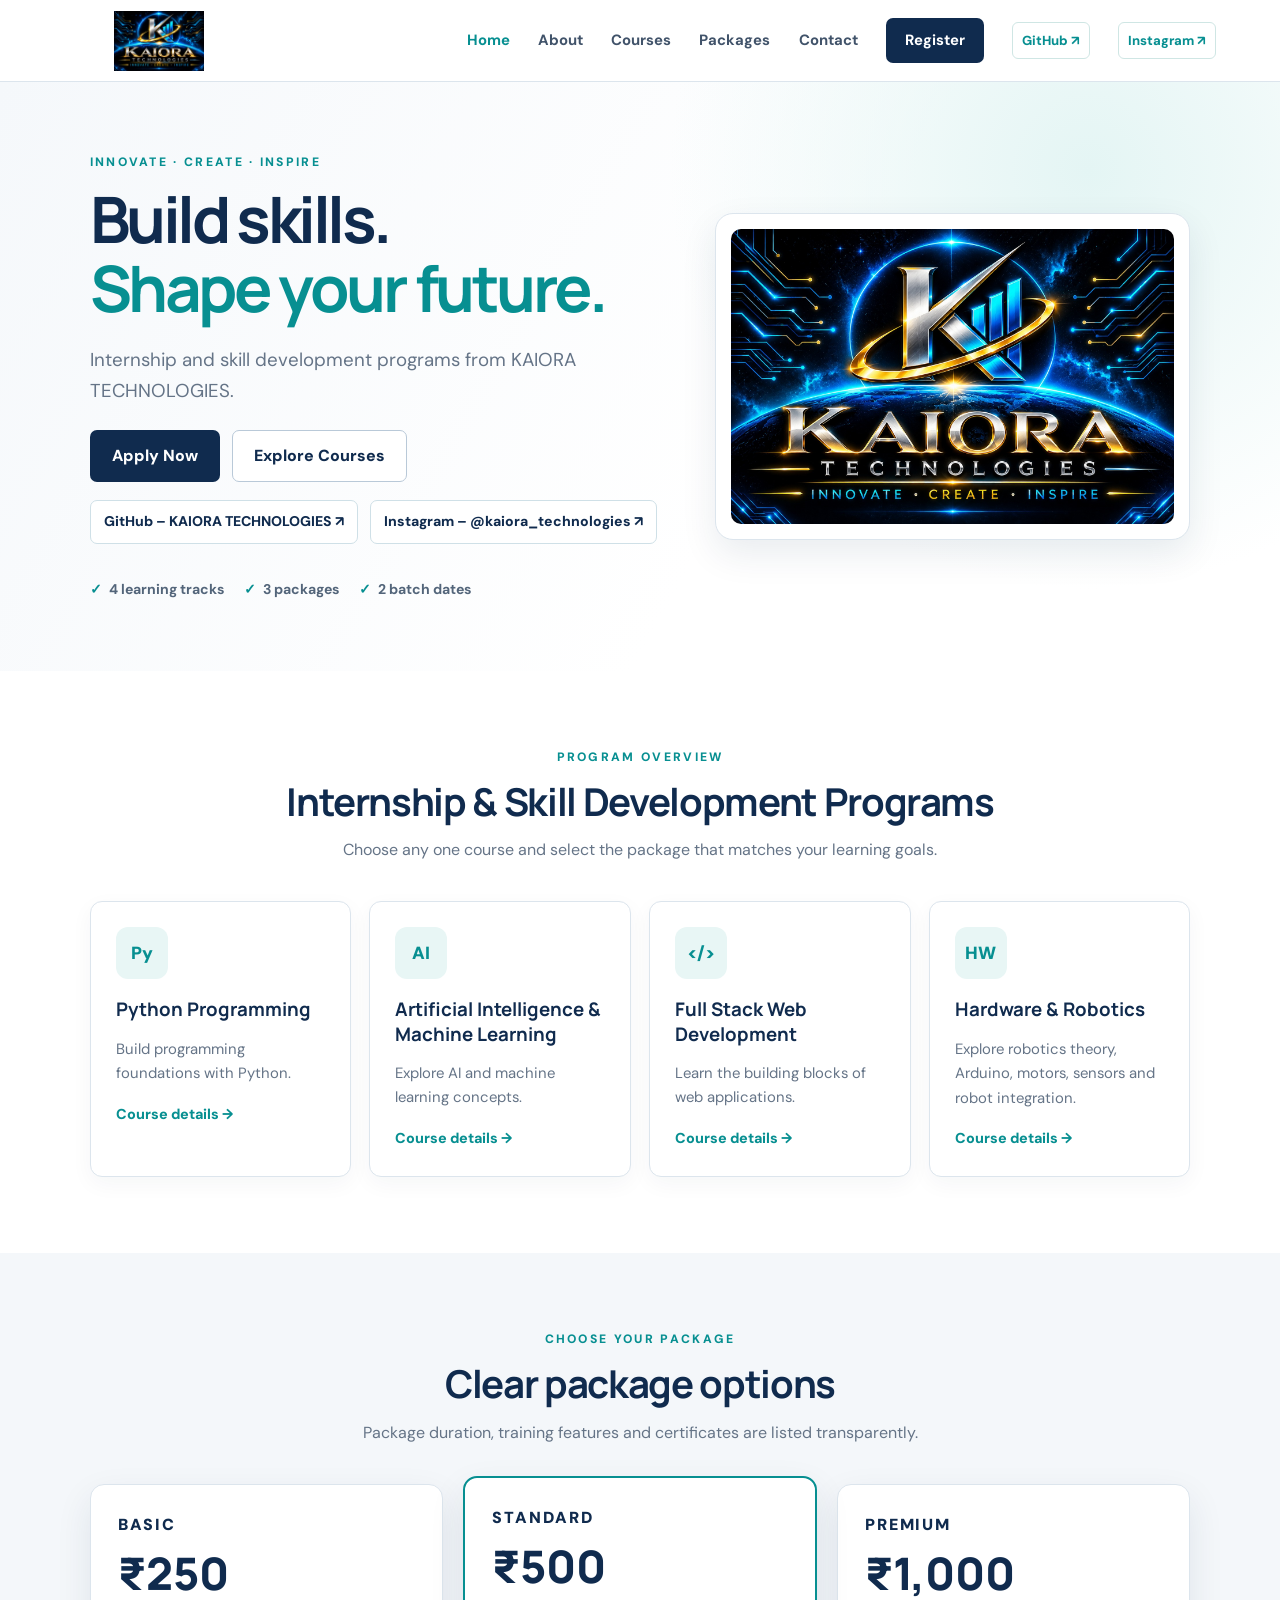
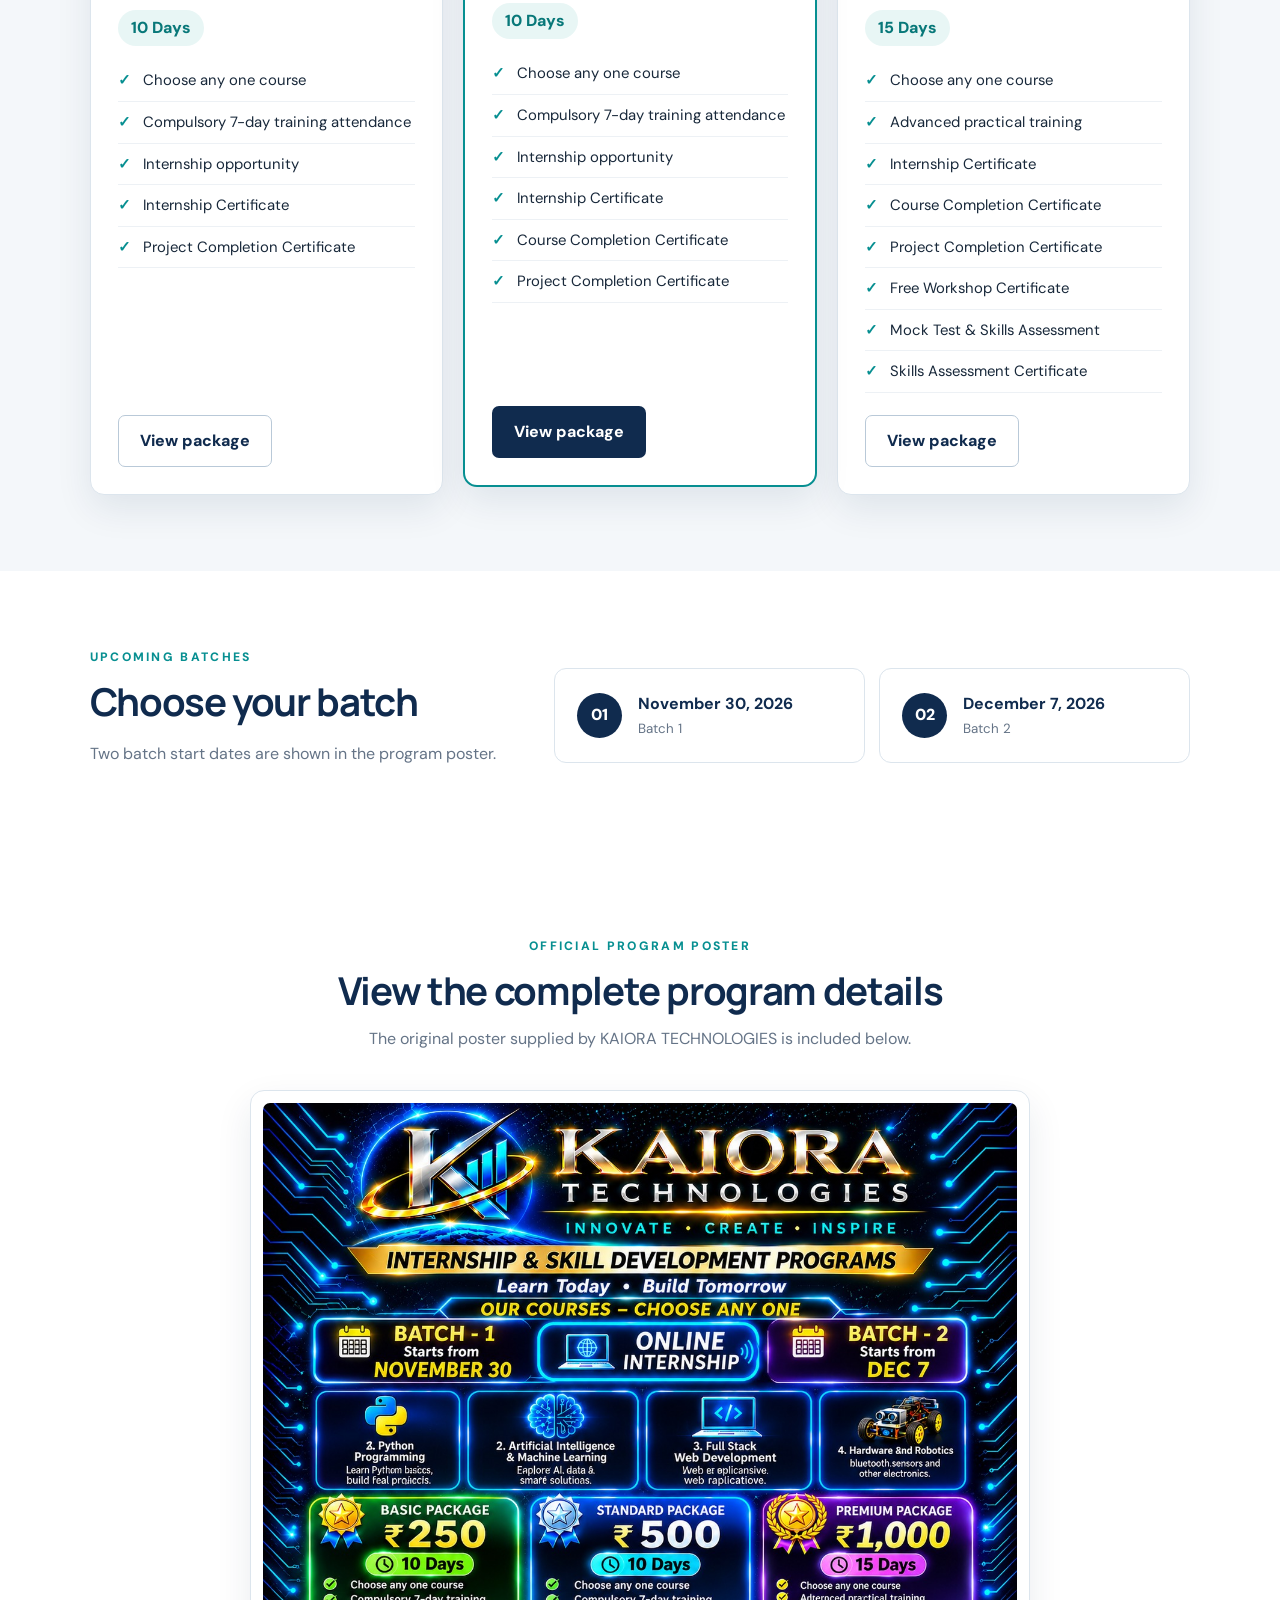
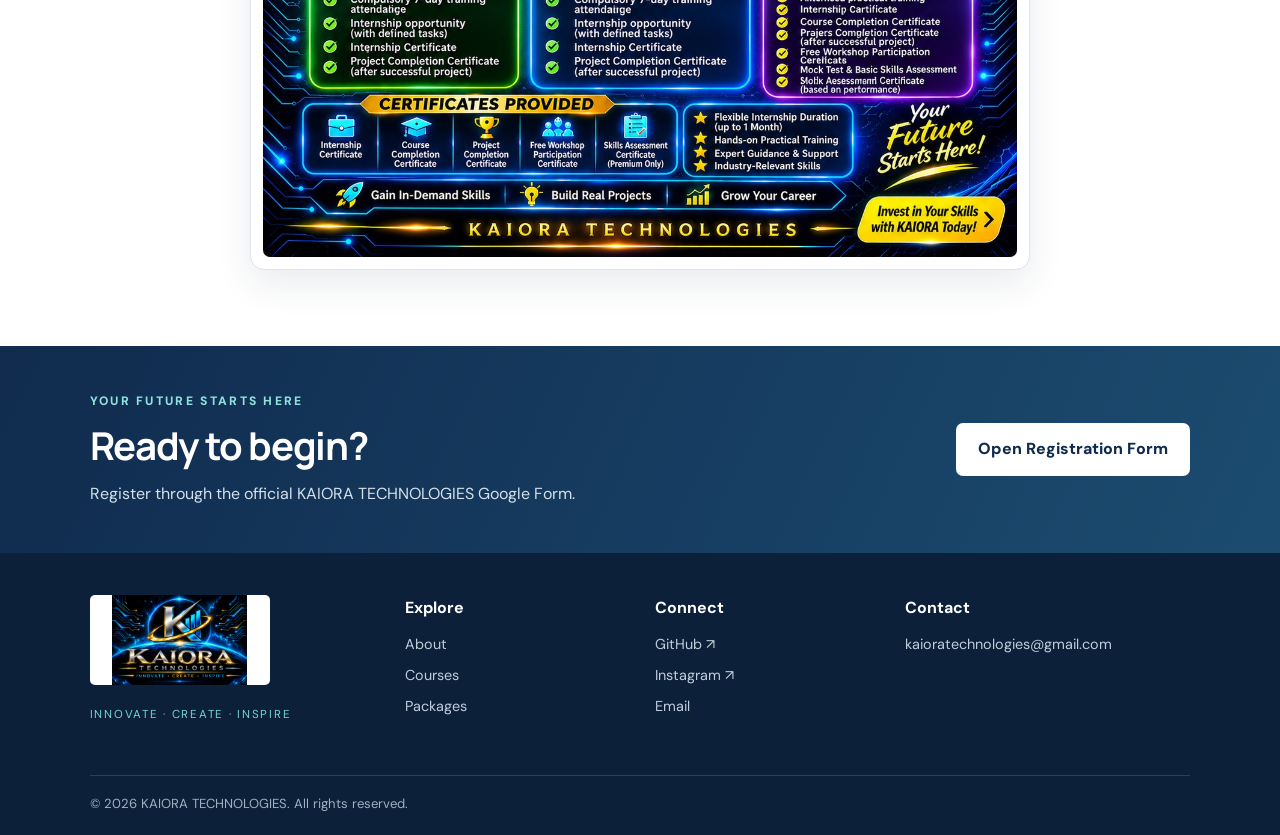
==== index.html @ fe6eba13 "Add files via upload" ====
<!doctype html>
<html lang="en">
<head>
  <meta charset="utf-8">
  <meta name="viewport" content="width=device-width, initial-scale=1">
  <meta name="description" content="KAIORA TECHNOLOGIES internship and skill development programs in Python, AI and Machine Learning, Full Stack Development, and Hardware & Robotics.">
  <meta name="theme-color" content="#102b4e">
  <title>KAIORA TECHNOLOGIES | Internship & Skill Development</title>
  <link rel="stylesheet" href="css/style.css">
</head>
<body>
<header class="site-header">
  <a class="brand" href="index.html" aria-label="KAIORA TECHNOLOGIES home">
    <img src="assets/logo/kaiora-logo.jpeg" alt="KAIORA TECHNOLOGIES official logo">
  </a>
  <button class="menu-toggle" aria-label="Toggle navigation" aria-expanded="false">☰</button>
  <nav class="nav">
    <a class="active" href="index.html">Home</a>
    <a href="about.html">About</a>
    <a href="courses.html">Courses</a>
    <a href="packages.html">Packages</a>
    <a href="contact.html">Contact</a>
    <a class="nav-cta" href="https://docs.google.com/forms/d/e/1FAIpQLSeyakS_DSZibu0ymAFLLFtifwu1xBYudOB4HMJtlM-gO5vhZw/viewform" target="_blank" rel="noopener">Register</a><a class="nav-social" href="https://github.com/KAIORA-TECHNOLOGIES" target="_blank" rel="noopener" aria-label="KAIORA TECHNOLOGIES GitHub">GitHub ↗</a><a class="nav-social" href="https://www.instagram.com/kaiora_technologies?gwpx=djhnczlqbjg0azFy" target="_blank" rel="noopener" aria-label="KAIORA TECHNOLOGIES Instagram">Instagram ↗</a>
  </nav>
</header>

<main>
  <section class="hero">
    <div class="hero-copy">
      <p class="eyebrow">INNOVATE · CREATE · INSPIRE</p>
      <h1>Build skills.<br><span>Shape your future.</span></h1>
      <p class="lead">Internship and skill development programs from KAIORA TECHNOLOGIES.</p>
      <div class="actions">
        <a class="button button-primary" href="https://docs.google.com/forms/d/e/1FAIpQLSeyakS_DSZibu0ymAFLLFtifwu1xBYudOB4HMJtlM-gO5vhZw/viewform" target="_blank" rel="noopener">Apply Now</a>
        <a class="button button-outline" href="courses.html">Explore Courses</a>
      </div>
      <div class="hero-socials"><a href="https://github.com/KAIORA-TECHNOLOGIES" target="_blank" rel="noopener">GitHub – KAIORA TECHNOLOGIES ↗</a><a href="https://www.instagram.com/kaiora_technologies?gwpx=djhnczlqbjg0azFy" target="_blank" rel="noopener">Instagram – @kaiora_technologies ↗</a></div>
      <div class="hero-note"><span>4 learning tracks</span><span>3 packages</span><span>2 batch dates</span></div>
    </div>
    <div class="hero-logo">
      <img src="assets/logo/kaiora-logo.jpeg" alt="KAIORA TECHNOLOGIES logo">
    </div>
  </section>

  <section class="section">
    <div class="section-heading">
      <p class="eyebrow">PROGRAM OVERVIEW</p>
      <h2>Internship &amp; Skill Development Programs</h2>
      <p>Choose any one course and select the package that matches your learning goals.</p>
    </div>
    <div class="course-grid">
      <article class="course-card"><div class="course-icon">Py</div><h3>Python Programming</h3><p>Build programming foundations with Python.</p><a href="courses/python.html">Course details →</a></article>
      <article class="course-card"><div class="course-icon">AI</div><h3>Artificial Intelligence &amp; Machine Learning</h3><p>Explore AI and machine learning concepts.</p><a href="courses/ai-ml.html">Course details →</a></article>
      <article class="course-card"><div class="course-icon">&lt;/&gt;</div><h3>Full Stack Web Development</h3><p>Learn the building blocks of web applications.</p><a href="courses/full-stack.html">Course details →</a></article>
      <article class="course-card"><div class="course-icon">HW</div><h3>Hardware &amp; Robotics</h3><p>Explore robotics theory, Arduino, motors, sensors and robot integration.</p><a href="courses/hardware-robotics.html">Course details →</a></article>
    </div>
  </section>

  <section class="section tinted">
    <div class="section-heading">
      <p class="eyebrow">CHOOSE YOUR PACKAGE</p>
      <h2>Clear package options</h2>
      <p>Package duration, training features and certificates are listed transparently.</p>
    </div>
    <div class="package-grid">
      <article class="package-card"><p class="package-label">BASIC</p><p class="price">₹250</p><p class="duration">10 Days</p><ul><li>Choose any one course</li><li>Compulsory 7-day training attendance</li><li>Internship opportunity</li><li>Internship Certificate</li><li>Project Completion Certificate</li></ul><a class="button button-outline" href="packages.html#basic">View package</a></article>
      <article class="package-card featured"><p class="package-label">STANDARD</p><p class="price">₹500</p><p class="duration">10 Days</p><ul><li>Choose any one course</li><li>Compulsory 7-day training attendance</li><li>Internship opportunity</li><li>Internship Certificate</li><li>Course Completion Certificate</li><li>Project Completion Certificate</li></ul><a class="button button-primary" href="packages.html#standard">View package</a></article>
      <article class="package-card"><p class="package-label">PREMIUM</p><p class="price">₹1,000</p><p class="duration">15 Days</p><ul><li>Choose any one course</li><li>Advanced practical training</li><li>Internship Certificate</li><li>Course Completion Certificate</li><li>Project Completion Certificate</li><li>Free Workshop Certificate</li><li>Mock Test &amp; Skills Assessment</li><li>Skills Assessment Certificate</li></ul><a class="button button-outline" href="packages.html#premium">View package</a></article>
    </div>
  </section>

  <section class="section batches">
    <div>
      <p class="eyebrow">UPCOMING BATCHES</p>
      <h2>Choose your batch</h2>
      <p>Two batch start dates are shown in the program poster.</p>
    </div>
    <div class="batch-list">
      <div class="batch"><span class="batch-number">01</span><div><strong>November 30, 2026</strong><small>Batch 1</small></div></div>
      <div class="batch"><span class="batch-number">02</span><div><strong>December 7, 2026</strong><small>Batch 2</small></div></div>
    </div>
  </section>

  <section class="section poster-section">
    <div class="section-heading">
      <p class="eyebrow">OFFICIAL PROGRAM POSTER</p>
      <h2>View the complete program details</h2>
      <p>The original poster supplied by KAIORA TECHNOLOGIES is included below.</p>
    </div>
    <a class="poster-link" href="assets/posters/kaiora-internship-program-poster.png" target="_blank" rel="noopener">
      <img class="program-poster" src="assets/posters/kaiora-internship-program-poster.png" alt="KAIORA TECHNOLOGIES Internship and Skill Development Programs poster">
    </a>
  </section>

  <section class="cta-strip">
    <div><p class="eyebrow">YOUR FUTURE STARTS HERE</p><h2>Ready to begin?</h2><p>Register through the official KAIORA TECHNOLOGIES Google Form.</p></div>
    <a class="button button-light" href="https://docs.google.com/forms/d/e/1FAIpQLSeyakS_DSZibu0ymAFLLFtifwu1xBYudOB4HMJtlM-gO5vhZw/viewform" target="_blank" rel="noopener">Open Registration Form</a>
  </section>
</main>

<footer class="footer">
  <div class="footer-brand"><img src="assets/logo/kaiora-logo.jpeg" alt=""><p>INNOVATE · CREATE · INSPIRE</p></div>
  <div><strong>Explore</strong><a href="about.html">About</a><a href="courses.html">Courses</a><a href="packages.html">Packages</a></div>
  <div><strong>Connect</strong><a href="https://github.com/KAIORA-TECHNOLOGIES" target="_blank" rel="noopener noreferrer">GitHub ↗</a><a href="https://www.instagram.com/kaiora_technologies?gwpx=djhnczlqbjg0azFy" target="_blank" rel="noopener noreferrer">Instagram ↗</a><a href="mailto:kaioratechnologies@gmail.com">Email</a></div>
  <div><strong>Contact</strong><a href="mailto:kaioratechnologies@gmail.com">kaioratechnologies@gmail.com</a></div>
  <p class="copyright">© <span id="year"></span> KAIORA TECHNOLOGIES. All rights reserved.</p>
</footer>
<script src="js/script.js"></script>
</body>
</html>
---- css/style.css ----
@import url('https://fonts.googleapis.com/css2?family=DM+Sans:wght@400;500;600;700&family=Manrope:wght@400;500;600;700;800&display=swap');
:root{--navy:#102b4e;--navy2:#173c64;--teal:#078f91;--teal-light:#e8f6f5;--gold:#d8ad4d;--ink:#18283a;--muted:#657487;--line:#dce5ed;--paper:#fff;--soft:#f4f7fa;--shadow:0 14px 36px rgba(16,43,78,.09)}
*{box-sizing:border-box}html{scroll-behavior:smooth}body{margin:0;font-family:'DM Sans',Arial,sans-serif;color:var(--ink);background:var(--paper);line-height:1.65}a{color:inherit}.site-header{height:82px;padding:10px clamp(18px,5vw,76px);display:flex;align-items:center;justify-content:space-between;gap:24px;background:#fff;border-bottom:1px solid var(--line);position:sticky;top:0;z-index:20}.brand{display:flex;align-items:center;height:60px}.brand img{width:190px;height:60px;object-fit:contain}.nav{display:flex;align-items:center;gap:clamp(14px,2.2vw,30px)}.nav a{text-decoration:none;font-size:.93rem;font-weight:700;color:#41536a}.nav a:hover,.nav a.active{color:var(--teal)}.nav .nav-cta{padding:10px 19px;background:var(--navy);color:#fff;border-radius:7px}.nav .nav-cta:hover{background:var(--teal);color:#fff}.menu-toggle{display:none;border:0;background:none;font-size:1.7rem;color:var(--navy)}
.hero{min-height:510px;padding:70px clamp(22px,7vw,110px);display:grid;grid-template-columns:1.1fr .9fr;align-items:center;gap:45px;background:radial-gradient(circle at 85% 15%,#e4f5f4 0,transparent 35%),linear-gradient(120deg,#f5f8fb,#fff 60%)}.eyebrow{font-size:.76rem;letter-spacing:.19em;font-weight:800;color:var(--teal);margin:0 0 12px}.hero h1,.page-hero h1{font-family:Manrope,sans-serif;font-size:clamp(2.6rem,5vw,4.8rem);line-height:1.08;letter-spacing:-.055em;color:var(--navy);margin:0}.hero h1 span{color:var(--teal)}.lead{font-size:1.17rem;color:var(--muted);max-width:540px;margin:23px 0}.actions{display:flex;flex-wrap:wrap;gap:12px}.button{display:inline-flex;align-items:center;justify-content:center;padding:12px 21px;border-radius:7px;text-decoration:none;font-weight:800;transition:.2s ease;border:1px solid transparent}.button:hover{transform:translateY(-2px)}.button-primary{background:var(--navy);color:#fff}.button-primary:hover{background:var(--teal)}.button-outline{border-color:#b9c9d8;color:var(--navy);background:#fff}.button-outline:hover{border-color:var(--teal);color:var(--teal)}.button-light{background:#fff;color:var(--navy)}.hero-note{display:flex;gap:20px;flex-wrap:wrap;margin-top:34px;color:#53657a;font-size:.88rem;font-weight:700}.hero-note span:before{content:'✓';color:var(--teal);margin-right:7px}.hero-logo{background:#fff;border:1px solid var(--line);border-radius:18px;padding:15px;box-shadow:var(--shadow)}.hero-logo img{display:block;width:100%;border-radius:10px}
.section{padding:76px clamp(20px,7vw,110px)}.tinted{background:var(--soft)}.section-heading{text-align:center;max-width:760px;margin:0 auto 38px}.section-heading h2,.batches h2,.cta-strip h2,.two-column h2{font-family:Manrope,sans-serif;color:var(--navy);font-size:clamp(1.8rem,3vw,2.7rem);line-height:1.2;margin:0 0 12px;letter-spacing:-.035em}.section-heading>p:last-child{color:var(--muted);margin:0}.course-grid{display:grid;grid-template-columns:repeat(4,1fr);gap:18px}.course-card,.detail-card,.contact-card,.value-grid article{background:#fff;border:1px solid var(--line);border-radius:12px;padding:25px;box-shadow:0 7px 22px rgba(16,43,78,.045)}.course-icon{width:52px;height:52px;border-radius:12px;background:var(--teal-light);display:grid;place-items:center;color:var(--teal);font-size:1.1rem;font-weight:900}.course-card h3{font-family:Manrope,sans-serif;color:var(--navy);line-height:1.3;margin:18px 0 8px}.course-card p{color:var(--muted);font-size:.93rem;min-height:48px}.course-card a{color:var(--teal);text-decoration:none;font-weight:800;font-size:.9rem}
.package-grid{display:grid;grid-template-columns:repeat(3,1fr);gap:20px;align-items:stretch}.package-card{background:#fff;border:1px solid var(--line);border-radius:14px;padding:27px;box-shadow:var(--shadow);display:flex;flex-direction:column}.package-card.featured{border:2px solid var(--teal);transform:translateY(-8px)}.package-label{letter-spacing:.12em;font-weight:900;color:var(--navy);margin:0}.price{font-family:Manrope,sans-serif;font-size:2.8rem;line-height:1.2;font-weight:800;color:var(--navy);margin:8px 0 0}.duration{display:inline-block;align-self:flex-start;background:var(--teal-light);color:#087879;font-weight:800;border-radius:30px;padding:5px 13px;margin:10px 0 14px}.package-card ul{list-style:none;padding:0;margin:0 0 22px;flex:1}.package-card li{padding:8px 0 8px 25px;position:relative;border-bottom:1px solid #edf1f5;font-size:.93rem}.package-card li:before{content:'✓';position:absolute;left:0;color:var(--teal);font-weight:900}.package-card .button{align-self:flex-start}.batches{display:grid;grid-template-columns:.8fr 1.2fr;align-items:center;gap:40px}.batches p:not(.eyebrow){color:var(--muted)}.batch-list{display:grid;grid-template-columns:1fr 1fr;gap:14px}.batch{display:flex;align-items:center;gap:16px;padding:22px;background:#fff;border:1px solid var(--line);border-radius:12px}.batch-number{display:grid;place-items:center;width:45px;height:45px;border-radius:50%;background:var(--navy);color:#fff;font-weight:900}.batch strong,.batch small{display:block}.batch strong{color:var(--navy)}.batch small{color:var(--muted)}
.poster-section{background:#fff}.poster-link{display:block;max-width:780px;margin:auto;padding:12px;border:1px solid var(--line);border-radius:14px;box-shadow:var(--shadow);background:#fff}.program-poster{display:block;width:100%;height:auto;border-radius:7px}.cta-strip{padding:45px clamp(20px,7vw,110px);background:linear-gradient(115deg,var(--navy),#1b4c70);color:#fff;display:flex;align-items:center;justify-content:space-between;gap:25px}.cta-strip h2{color:#fff}.cta-strip p:not(.eyebrow){color:#d4e0eb;margin:0}.cta-strip .eyebrow{color:#8fe1dc}
.footer{padding:42px clamp(20px,7vw,110px) 20px;background:#0c2039;color:#d8e2ec;display:grid;grid-template-columns:1.3fr 1fr 1fr 1.3fr;gap:30px}.footer-brand img{width:180px;max-height:90px;object-fit:contain;background:#fff;border-radius:5px}.footer-brand p{font-size:.72rem;letter-spacing:.15em;color:#73d6d1}.footer strong{display:block;color:#fff;margin-bottom:12px}.footer a{display:block;text-decoration:none;color:#c0cedc;font-size:.9rem;margin:7px 0;overflow-wrap:anywhere}.footer a:hover{color:#79dcd6}.copyright{grid-column:1/-1;border-top:1px solid #28405a;padding-top:17px;margin:10px 0 0;color:#9fb0c1;font-size:.82rem}
.page-hero{padding:76px 20px;text-align:center;background:linear-gradient(120deg,#f2f7fa,#eaf6f5)}.page-hero h1{font-size:clamp(2.2rem,4.5vw,3.8rem)}.page-hero>p:last-child{color:var(--muted);margin:16px 0 0}.two-column{display:grid;grid-template-columns:1fr .8fr;align-items:center;gap:55px}.two-column p:not(.eyebrow){color:var(--muted)}.about-logo{padding:12px;border:1px solid var(--line);border-radius:14px;box-shadow:var(--shadow)}.about-logo img{width:100%;display:block;border-radius:7px}.value-grid{display:grid;grid-template-columns:repeat(3,1fr);gap:18px}.value-grid h3{color:var(--navy);margin:0 0 8px}.value-grid p{color:var(--muted);margin:0}.course-detail-grid{display:grid;grid-template-columns:1fr 1fr;gap:20px}.detail-card{position:relative;padding:32px}.detail-index{font-family:Manrope,sans-serif;font-size:2.5rem;font-weight:800;color:#d2e9e8}.detail-card h2{color:var(--navy);font-family:Manrope,sans-serif;margin:4px 0 12px}.detail-card p{color:var(--muted)}.tag{display:inline-block!important;background:var(--teal-light);color:#087879!important;border-radius:30px;padding:5px 12px;font-size:.8rem;font-weight:800}.package-page{padding-top:65px;padding-bottom:65px}.certificate-table-wrap{overflow-x:auto;background:#fff;border:1px solid var(--line);border-radius:12px;box-shadow:var(--shadow)}table{width:100%;border-collapse:collapse;min-width:600px}th,td{text-align:left;padding:15px 18px;border-bottom:1px solid var(--line)}th{background:var(--navy);color:#fff}td:not(:first-child){color:#087f76;font-weight:700}.note{color:var(--muted);font-size:.9rem;margin-top:16px}.contact-grid{display:grid;grid-template-columns:repeat(2,1fr);gap:18px}.contact-card h2{color:var(--navy);font-family:Manrope,sans-serif;margin:10px 0}.contact-card a{display:block;color:var(--teal);font-weight:700;text-decoration:none;margin:6px 0;overflow-wrap:anywhere}.contact-symbol{width:44px;height:44px;border-radius:12px;background:var(--teal-light);color:var(--teal);display:grid;place-items:center;font-size:1.4rem}
@media(max-width:900px){.course-grid{grid-template-columns:repeat(2,1fr)}.hero{grid-template-columns:1fr}.hero-logo{max-width:560px}.package-grid{grid-template-columns:1fr}.package-card.featured{transform:none}.batches{grid-template-columns:1fr}.footer{grid-template-columns:repeat(2,1fr)}}
@media(max-width:650px){.site-header{height:70px}.brand img{width:150px;height:52px}.menu-toggle{display:block}.nav{display:none;position:absolute;top:70px;left:0;right:0;background:#fff;padding:18px 22px 24px;border-bottom:1px solid var(--line);box-shadow:var(--shadow);flex-direction:column;align-items:stretch}.nav.open{display:flex}.nav a{padding:8px 0}.nav .nav-cta{text-align:center;padding:11px}.hero{padding-top:52px;padding-bottom:48px}.hero h1{font-size:2.8rem}.section{padding-top:55px;padding-bottom:55px}.course-grid,.course-detail-grid,.value-grid,.contact-grid{grid-template-columns:1fr}.course-card p{min-height:0}.batch-list{grid-template-columns:1fr}.cta-strip{align-items:flex-start;flex-direction:column}.footer{grid-template-columns:1fr 1fr;gap:24px}.footer-brand{grid-column:1/-1}.copyright{grid-column:1/-1}.two-column{grid-template-columns:1fr}.page-hero{padding:55px 20px}}
@media(prefers-reduced-motion:reduce){html{scroll-behavior:auto}*,*:before,*:after{transition:none!important}}


/* Course learning outcomes and free-assistance enquiry modal */
.learning-list{padding-left:20px;color:var(--muted);margin:8px 0 18px}.learning-list li{padding:4px 0}.detail-card h3{font-family:Manrope,sans-serif;color:var(--navy);font-size:1rem;margin:22px 0 6px}.detail-card .assistance-trigger{margin-top:12px}.modal-open{overflow:hidden}.modal-backdrop{position:fixed;inset:0;z-index:1000;background:rgba(5,18,34,.72);display:grid;place-items:center;padding:18px;overflow-y:auto}.modal-backdrop[hidden]{display:none}.assistance-modal{position:relative;width:min(100%,520px);max-height:calc(100vh - 36px);overflow-y:auto;background:#fff;border-radius:18px;padding:32px;box-shadow:0 24px 80px rgba(0,0,0,.28)}.assistance-modal h2{font-family:Manrope,sans-serif;color:var(--navy);font-size:2rem;line-height:1.15;margin:0 0 10px}.modal-intro,.privacy-note{color:var(--muted);font-size:.92rem}.modal-close{position:absolute;right:18px;top:12px;border:0;background:transparent;color:var(--navy);font-size:2rem;cursor:pointer}.assistance-modal form{display:grid;gap:9px;margin-top:20px}.assistance-modal label{font-weight:800;color:var(--navy);font-size:.9rem}.assistance-modal input,.assistance-modal select{width:100%;padding:12px 13px;border:1px solid #cbd7e2;border-radius:8px;font:inherit;color:var(--ink);background:#fff}.assistance-modal input:focus,.assistance-modal select:focus{outline:3px solid rgba(7,143,145,.18);border-color:var(--teal)}.privacy-note{font-size:.8rem;line-height:1.5;margin:6px 0}.submit-enquiry{width:100%;cursor:pointer}.submit-enquiry:disabled{opacity:.65;cursor:wait}.form-status{min-height:24px;margin:2px 0 0;color:var(--teal);font-weight:700;font-size:.9rem}
@media(max-width:650px){.assistance-modal{padding:26px 20px}.detail-card{padding:25px}}

/* Prominent official social links */
.nav .nav-social{font-size:.82rem;color:var(--teal);font-weight:800;white-space:nowrap;padding:7px 9px;border:1px solid #cfe6e4;border-radius:6px}
.nav .nav-social:hover{background:var(--teal-light);color:var(--navy)}
.hero-socials{display:flex;flex-wrap:wrap;gap:12px;margin-top:18px}
.hero-socials a{display:inline-flex;align-items:center;padding:9px 13px;border:1px solid #cfe0e7;border-radius:7px;background:#fff;color:var(--navy);font-size:.88rem;font-weight:800;text-decoration:none}
.hero-socials a:hover{border-color:var(--teal);color:var(--teal)}
@media(max-width:650px){.nav .nav-social{text-align:center;border-radius:7px}}
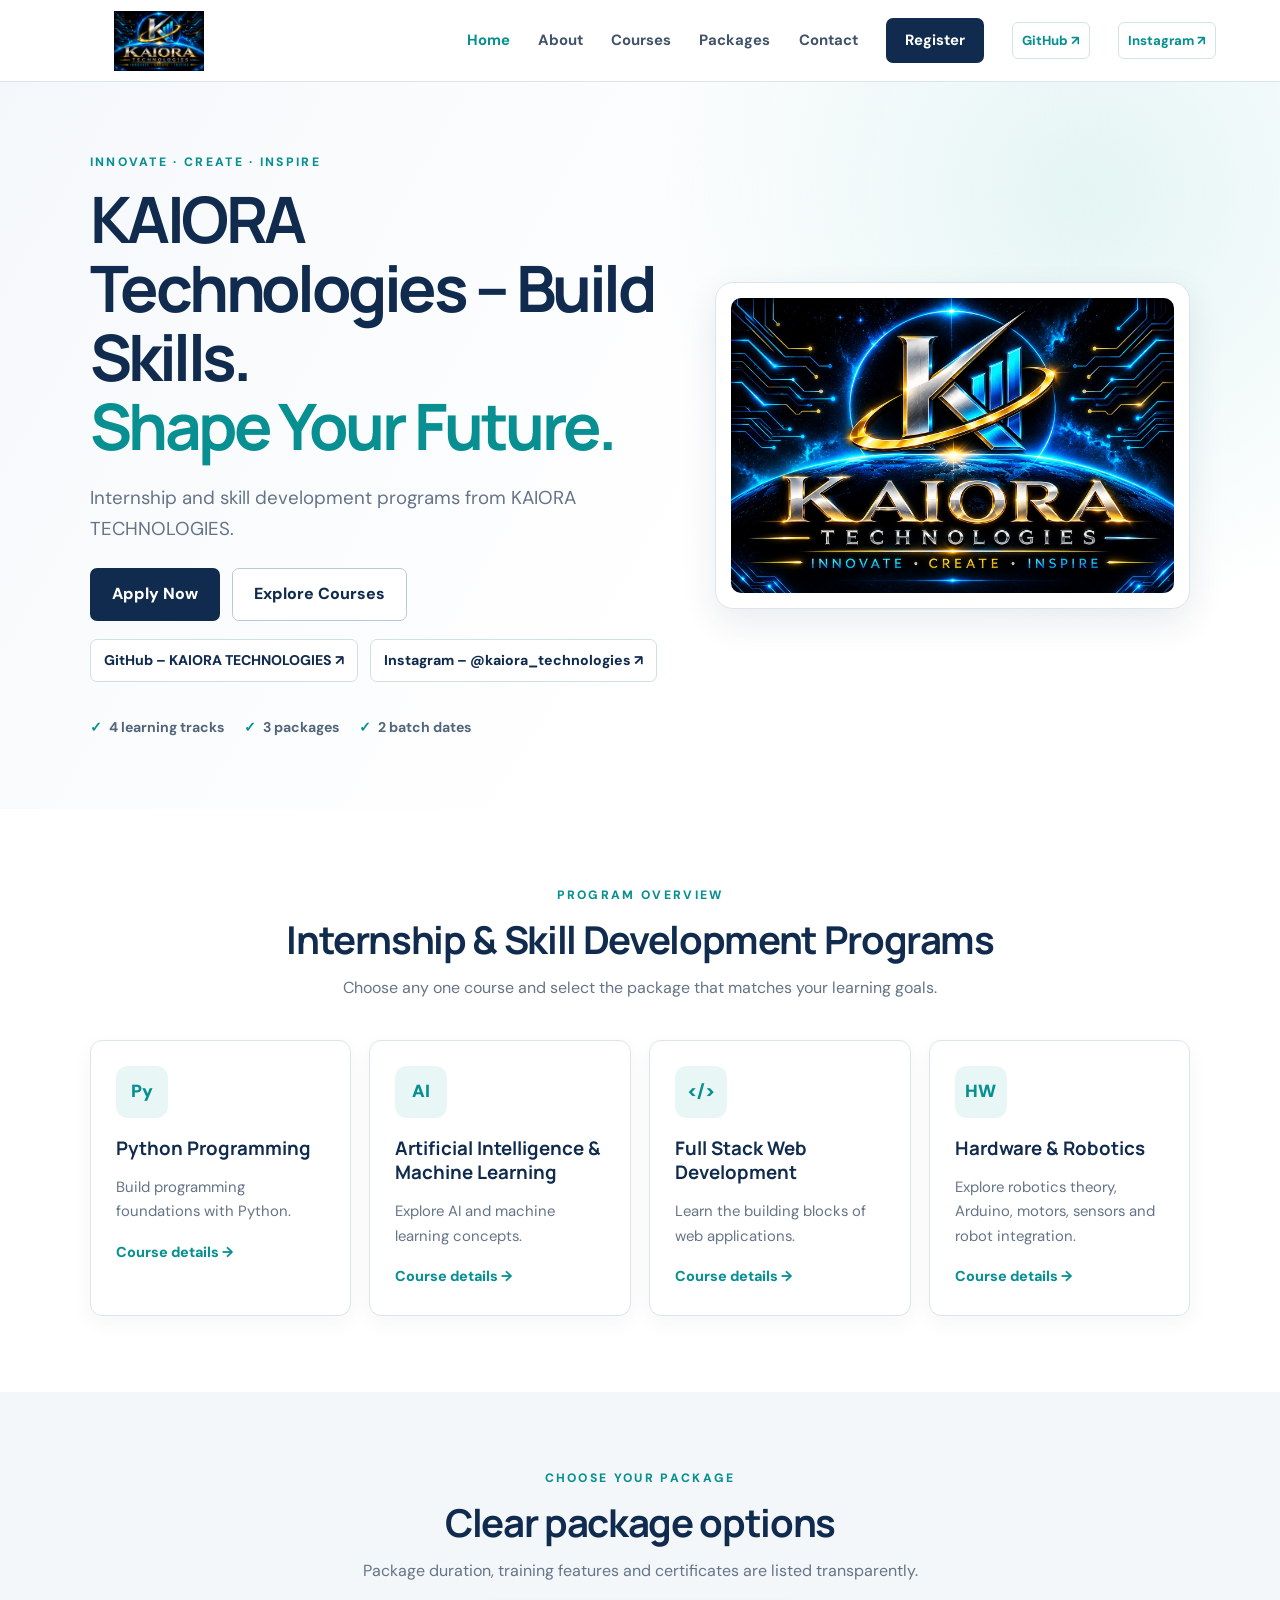
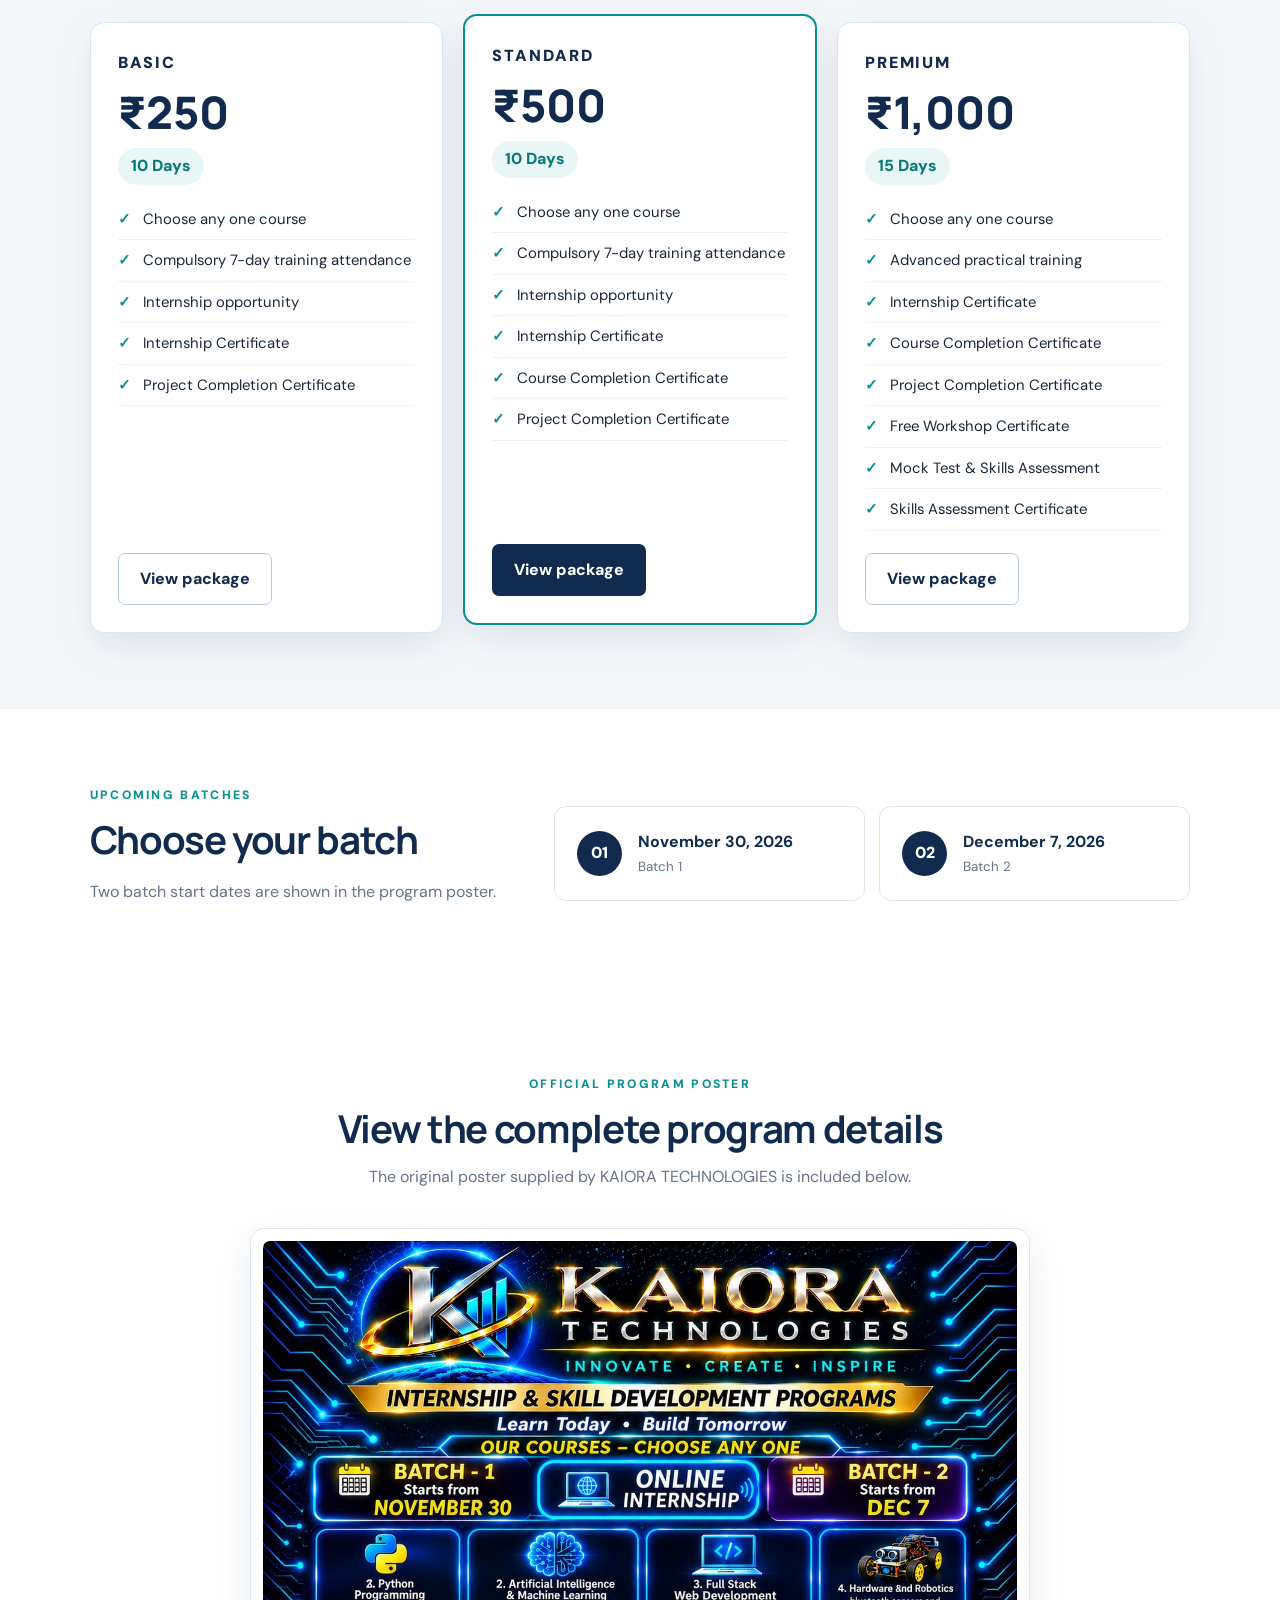
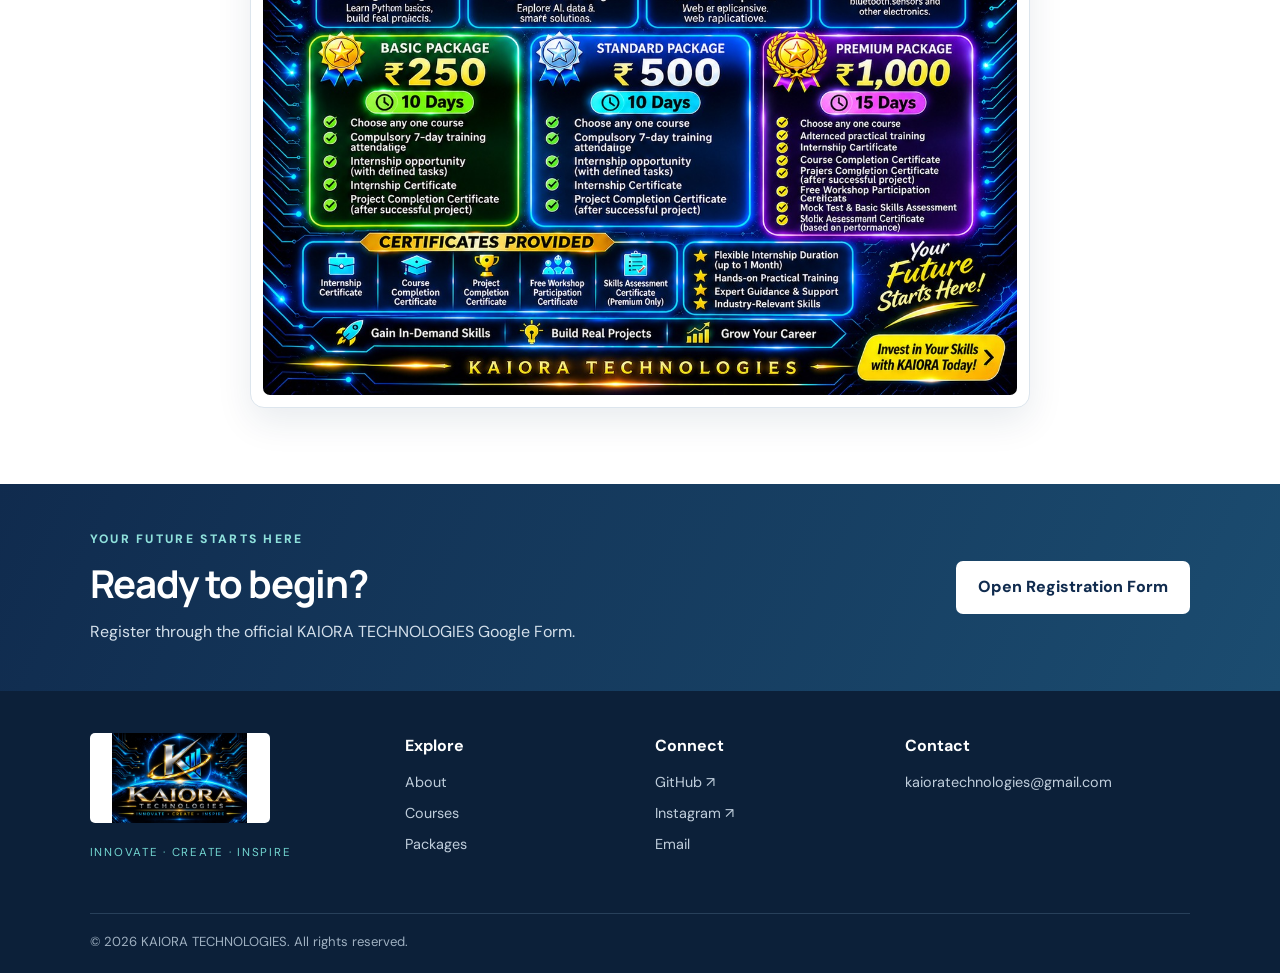
==== commit 84a9455e: "Update index.html" ====
--- a/index.html
+++ b/index.html
@@ -1,110 +1,304 @@
+
 <!doctype html>
 <html lang="en">
 <head>
   <meta charset="utf-8">
   <meta name="viewport" content="width=device-width, initial-scale=1">
-  <meta name="description" content="KAIORA TECHNOLOGIES internship and skill development programs in Python, AI and Machine Learning, Full Stack Development, and Hardware & Robotics.">
+
+  <title>KAIORA Technologies | IT Training, Internships & Skill Development</title>
+
+  <meta name="description" content="Discover KAIORA Technologies, offering beginner-friendly IT training, internships and skill development programs in Python, Full Stack Web Development, AI & Machine Learning, and Hardware & Robotics.">
+
+  <meta name="keywords" content="KAIORA Technologies, KAIORA, IT training, technology internships, skill development, Python training, Full Stack Web Development, Artificial Intelligence, Machine Learning, Hardware and Robotics">
+
+  <meta name="author" content="KAIORA Technologies">
+  <meta name="robots" content="index, follow">
   <meta name="theme-color" content="#102b4e">
-  <title>KAIORA TECHNOLOGIES | Internship & Skill Development</title>
+
+  <link rel="canonical" href="https://kaiora-technologies.github.io/kaiora-website/">
+
+  <!-- Social Media Preview -->
+  <meta property="og:type" content="website">
+  <meta property="og:title" content="KAIORA Technologies | IT Training & Internships">
+  <meta property="og:description" content="Build your future with KAIORA Technologies through practical training and skill development in Python, Full Stack Development, AI & ML, and Robotics.">
+  <meta property="og:url" content="https://kaiora-technologies.github.io/kaiora-website/">
+  <meta property="og:site_name" content="KAIORA Technologies">
+  <meta property="og:image" content="https://kaiora-technologies.github.io/kaiora-website/assets/logo/kaiora-logo.jpeg">
+
+  <!-- Twitter / X Preview -->
+  <meta name="twitter:card" content="summary_large_image">
+  <meta name="twitter:title" content="KAIORA Technologies">
+  <meta name="twitter:description" content="Technology training, internships and skill development programs.">
+  <meta name="twitter:image" content="https://kaiora-technologies.github.io/kaiora-website/assets/logo/kaiora-logo.jpeg">
+
+  <!-- Organization Information for Search Engines -->
+  <script type="application/ld+json">
+  {
+    "@context": "https://schema.org",
+    "@type": "Organization",
+    "name": "KAIORA Technologies",
+    "url": "https://kaiora-technologies.github.io/kaiora-website/",
+    "logo": "https://kaiora-technologies.github.io/kaiora-website/assets/logo/kaiora-logo.jpeg",
+    "email": "kaioratechnologies@gmail.com",
+    "sameAs": [
+      "https://github.com/KAIORA-TECHNOLOGIES",
+      "https://www.instagram.com/kaiora_technologies/"
+    ]
+  }
+  </script>
+
   <link rel="stylesheet" href="css/style.css">
 </head>
+
 <body>
+
 <header class="site-header">
   <a class="brand" href="index.html" aria-label="KAIORA TECHNOLOGIES home">
     <img src="assets/logo/kaiora-logo.jpeg" alt="KAIORA TECHNOLOGIES official logo">
   </a>
+
   <button class="menu-toggle" aria-label="Toggle navigation" aria-expanded="false">☰</button>
+
   <nav class="nav">
     <a class="active" href="index.html">Home</a>
     <a href="about.html">About</a>
     <a href="courses.html">Courses</a>
     <a href="packages.html">Packages</a>
     <a href="contact.html">Contact</a>
-    <a class="nav-cta" href="https://docs.google.com/forms/d/e/1FAIpQLSeyakS_DSZibu0ymAFLLFtifwu1xBYudOB4HMJtlM-gO5vhZw/viewform" target="_blank" rel="noopener">Register</a><a class="nav-social" href="https://github.com/KAIORA-TECHNOLOGIES" target="_blank" rel="noopener" aria-label="KAIORA TECHNOLOGIES GitHub">GitHub ↗</a><a class="nav-social" href="https://www.instagram.com/kaiora_technologies?gwpx=djhnczlqbjg0azFy" target="_blank" rel="noopener" aria-label="KAIORA TECHNOLOGIES Instagram">Instagram ↗</a>
+
+    <a class="nav-cta" href="https://docs.google.com/forms/d/e/1FAIpQLSeyakS_DSZibu0ymAFLLFtifwu1xBYudOB4HMJtlM-gO5vhZw/viewform" target="_blank" rel="noopener">Register</a>
+
+    <a class="nav-social" href="https://github.com/KAIORA-TECHNOLOGIES" target="_blank" rel="noopener" aria-label="KAIORA TECHNOLOGIES GitHub">GitHub ↗</a>
+
+    <a class="nav-social" href="https://www.instagram.com/kaiora_technologies?gwpx=djhnczlqbjg0azFy" target="_blank" rel="noopener" aria-label="KAIORA TECHNOLOGIES Instagram">Instagram ↗</a>
   </nav>
 </header>
 
 <main>
+
+  <!-- Homepage Hero -->
   <section class="hero">
     <div class="hero-copy">
+
       <p class="eyebrow">INNOVATE · CREATE · INSPIRE</p>
-      <h1>Build skills.<br><span>Shape your future.</span></h1>
-      <p class="lead">Internship and skill development programs from KAIORA TECHNOLOGIES.</p>
+
+      <h1>KAIORA Technologies – Build Skills.<br><span>Shape Your Future.</span></h1>
+
+      <p class="lead">
+        Internship and skill development programs from KAIORA TECHNOLOGIES.
+      </p>
+
       <div class="actions">
         <a class="button button-primary" href="https://docs.google.com/forms/d/e/1FAIpQLSeyakS_DSZibu0ymAFLLFtifwu1xBYudOB4HMJtlM-gO5vhZw/viewform" target="_blank" rel="noopener">Apply Now</a>
+
         <a class="button button-outline" href="courses.html">Explore Courses</a>
       </div>
-      <div class="hero-socials"><a href="https://github.com/KAIORA-TECHNOLOGIES" target="_blank" rel="noopener">GitHub – KAIORA TECHNOLOGIES ↗</a><a href="https://www.instagram.com/kaiora_technologies?gwpx=djhnczlqbjg0azFy" target="_blank" rel="noopener">Instagram – @kaiora_technologies ↗</a></div>
-      <div class="hero-note"><span>4 learning tracks</span><span>3 packages</span><span>2 batch dates</span></div>
-    </div>
+
+      <div class="hero-socials">
+        <a href="https://github.com/KAIORA-TECHNOLOGIES" target="_blank" rel="noopener">GitHub – KAIORA TECHNOLOGIES ↗</a>
+
+        <a href="https://www.instagram.com/kaiora_technologies?gwpx=djhnczlqbjg0azFy" target="_blank" rel="noopener">Instagram – @kaiora_technologies ↗</a>
+      </div>
+
+      <div class="hero-note">
+        <span>4 learning tracks</span>
+        <span>3 packages</span>
+        <span>2 batch dates</span>
+      </div>
+    </div>
+
     <div class="hero-logo">
       <img src="assets/logo/kaiora-logo.jpeg" alt="KAIORA TECHNOLOGIES logo">
     </div>
   </section>
 
+  <!-- Courses -->
   <section class="section">
     <div class="section-heading">
       <p class="eyebrow">PROGRAM OVERVIEW</p>
       <h2>Internship &amp; Skill Development Programs</h2>
       <p>Choose any one course and select the package that matches your learning goals.</p>
     </div>
+
     <div class="course-grid">
-      <article class="course-card"><div class="course-icon">Py</div><h3>Python Programming</h3><p>Build programming foundations with Python.</p><a href="courses/python.html">Course details →</a></article>
-      <article class="course-card"><div class="course-icon">AI</div><h3>Artificial Intelligence &amp; Machine Learning</h3><p>Explore AI and machine learning concepts.</p><a href="courses/ai-ml.html">Course details →</a></article>
-      <article class="course-card"><div class="course-icon">&lt;/&gt;</div><h3>Full Stack Web Development</h3><p>Learn the building blocks of web applications.</p><a href="courses/full-stack.html">Course details →</a></article>
-      <article class="course-card"><div class="course-icon">HW</div><h3>Hardware &amp; Robotics</h3><p>Explore robotics theory, Arduino, motors, sensors and robot integration.</p><a href="courses/hardware-robotics.html">Course details →</a></article>
-    </div>
-  </section>
-
+
+      <article class="course-card">
+        <div class="course-icon">Py</div>
+        <h3>Python Programming</h3>
+        <p>Build programming foundations with Python.</p>
+        <a href="courses/python.html">Course details →</a>
+      </article>
+
+      <article class="course-card">
+        <div class="course-icon">AI</div>
+        <h3>Artificial Intelligence &amp; Machine Learning</h3>
+        <p>Explore AI and machine learning concepts.</p>
+        <a href="courses/ai-ml.html">Course details →</a>
+      </article>
+
+      <article class="course-card">
+        <div class="course-icon">&lt;/&gt;</div>
+        <h3>Full Stack Web Development</h3>
+        <p>Learn the building blocks of web applications.</p>
+        <a href="courses/full-stack.html">Course details →</a>
+      </article>
+
+      <article class="course-card">
+        <div class="course-icon">HW</div>
+        <h3>Hardware &amp; Robotics</h3>
+        <p>Explore robotics theory, Arduino, motors, sensors and robot integration.</p>
+        <a href="courses/hardware-robotics.html">Course details →</a>
+      </article>
+
+    </div>
+  </section>
+
+  <!-- Packages -->
   <section class="section tinted">
     <div class="section-heading">
       <p class="eyebrow">CHOOSE YOUR PACKAGE</p>
       <h2>Clear package options</h2>
       <p>Package duration, training features and certificates are listed transparently.</p>
     </div>
+
     <div class="package-grid">
-      <article class="package-card"><p class="package-label">BASIC</p><p class="price">₹250</p><p class="duration">10 Days</p><ul><li>Choose any one course</li><li>Compulsory 7-day training attendance</li><li>Internship opportunity</li><li>Internship Certificate</li><li>Project Completion Certificate</li></ul><a class="button button-outline" href="packages.html#basic">View package</a></article>
-      <article class="package-card featured"><p class="package-label">STANDARD</p><p class="price">₹500</p><p class="duration">10 Days</p><ul><li>Choose any one course</li><li>Compulsory 7-day training attendance</li><li>Internship opportunity</li><li>Internship Certificate</li><li>Course Completion Certificate</li><li>Project Completion Certificate</li></ul><a class="button button-primary" href="packages.html#standard">View package</a></article>
-      <article class="package-card"><p class="package-label">PREMIUM</p><p class="price">₹1,000</p><p class="duration">15 Days</p><ul><li>Choose any one course</li><li>Advanced practical training</li><li>Internship Certificate</li><li>Course Completion Certificate</li><li>Project Completion Certificate</li><li>Free Workshop Certificate</li><li>Mock Test &amp; Skills Assessment</li><li>Skills Assessment Certificate</li></ul><a class="button button-outline" href="packages.html#premium">View package</a></article>
-    </div>
-  </section>
-
+
+      <article class="package-card">
+        <p class="package-label">BASIC</p>
+        <p class="price">₹250</p>
+        <p class="duration">10 Days</p>
+        <ul>
+          <li>Choose any one course</li>
+          <li>Compulsory 7-day training attendance</li>
+          <li>Internship opportunity</li>
+          <li>Internship Certificate</li>
+          <li>Project Completion Certificate</li>
+        </ul>
+        <a class="button button-outline" href="packages.html#basic">View package</a>
+      </article>
+
+      <article class="package-card featured">
+        <p class="package-label">STANDARD</p>
+        <p class="price">₹500</p>
+        <p class="duration">10 Days</p>
+        <ul>
+          <li>Choose any one course</li>
+          <li>Compulsory 7-day training attendance</li>
+          <li>Internship opportunity</li>
+          <li>Internship Certificate</li>
+          <li>Course Completion Certificate</li>
+          <li>Project Completion Certificate</li>
+        </ul>
+        <a class="button button-primary" href="packages.html#standard">View package</a>
+      </article>
+
+      <article class="package-card">
+        <p class="package-label">PREMIUM</p>
+        <p class="price">₹1,000</p>
+        <p class="duration">15 Days</p>
+        <ul>
+          <li>Choose any one course</li>
+          <li>Advanced practical training</li>
+          <li>Internship Certificate</li>
+          <li>Course Completion Certificate</li>
+          <li>Project Completion Certificate</li>
+          <li>Free Workshop Certificate</li>
+          <li>Mock Test &amp; Skills Assessment</li>
+          <li>Skills Assessment Certificate</li>
+        </ul>
+        <a class="button button-outline" href="packages.html#premium">View package</a>
+      </article>
+
+    </div>
+  </section>
+
+  <!-- Upcoming Batches -->
   <section class="section batches">
     <div>
       <p class="eyebrow">UPCOMING BATCHES</p>
       <h2>Choose your batch</h2>
       <p>Two batch start dates are shown in the program poster.</p>
     </div>
+
     <div class="batch-list">
-      <div class="batch"><span class="batch-number">01</span><div><strong>November 30, 2026</strong><small>Batch 1</small></div></div>
-      <div class="batch"><span class="batch-number">02</span><div><strong>December 7, 2026</strong><small>Batch 2</small></div></div>
-    </div>
-  </section>
-
+      <div class="batch">
+        <span class="batch-number">01</span>
+        <div>
+          <strong>November 30, 2026</strong>
+          <small>Batch 1</small>
+        </div>
+      </div>
+
+      <div class="batch">
+        <span class="batch-number">02</span>
+        <div>
+          <strong>December 7, 2026</strong>
+          <small>Batch 2</small>
+        </div>
+      </div>
+    </div>
+  </section>
+
+  <!-- Official Poster -->
   <section class="section poster-section">
     <div class="section-heading">
       <p class="eyebrow">OFFICIAL PROGRAM POSTER</p>
       <h2>View the complete program details</h2>
       <p>The original poster supplied by KAIORA TECHNOLOGIES is included below.</p>
     </div>
+
     <a class="poster-link" href="assets/posters/kaiora-internship-program-poster.png" target="_blank" rel="noopener">
       <img class="program-poster" src="assets/posters/kaiora-internship-program-poster.png" alt="KAIORA TECHNOLOGIES Internship and Skill Development Programs poster">
     </a>
   </section>
 
+  <!-- Registration -->
   <section class="cta-strip">
-    <div><p class="eyebrow">YOUR FUTURE STARTS HERE</p><h2>Ready to begin?</h2><p>Register through the official KAIORA TECHNOLOGIES Google Form.</p></div>
+    <div>
+      <p class="eyebrow">YOUR FUTURE STARTS HERE</p>
+      <h2>Ready to begin?</h2>
+      <p>Register through the official KAIORA TECHNOLOGIES Google Form.</p>
+    </div>
+
     <a class="button button-light" href="https://docs.google.com/forms/d/e/1FAIpQLSeyakS_DSZibu0ymAFLLFtifwu1xBYudOB4HMJtlM-gO5vhZw/viewform" target="_blank" rel="noopener">Open Registration Form</a>
   </section>
+
 </main>
 
+<!-- Footer -->
 <footer class="footer">
-  <div class="footer-brand"><img src="assets/logo/kaiora-logo.jpeg" alt=""><p>INNOVATE · CREATE · INSPIRE</p></div>
-  <div><strong>Explore</strong><a href="about.html">About</a><a href="courses.html">Courses</a><a href="packages.html">Packages</a></div>
-  <div><strong>Connect</strong><a href="https://github.com/KAIORA-TECHNOLOGIES" target="_blank" rel="noopener noreferrer">GitHub ↗</a><a href="https://www.instagram.com/kaiora_technologies?gwpx=djhnczlqbjg0azFy" target="_blank" rel="noopener noreferrer">Instagram ↗</a><a href="mailto:kaioratechnologies@gmail.com">Email</a></div>
-  <div><strong>Contact</strong><a href="mailto:kaioratechnologies@gmail.com">kaioratechnologies@gmail.com</a></div>
-  <p class="copyright">© <span id="year"></span> KAIORA TECHNOLOGIES. All rights reserved.</p>
+
+  <div class="footer-brand">
+    <img src="assets/logo/kaiora-logo.jpeg" alt="KAIORA Technologies">
+    <p>INNOVATE · CREATE · INSPIRE</p>
+  </div>
+
+  <div>
+    <strong>Explore</strong>
+    <a href="about.html">About</a>
+    <a href="courses.html">Courses</a>
+    <a href="packages.html">Packages</a>
+  </div>
+
+  <div>
+    <strong>Connect</strong>
+    <a href="https://github.com/KAIORA-TECHNOLOGIES" target="_blank" rel="noopener noreferrer">GitHub ↗</a>
+    <a href="https://www.instagram.com/kaiora_technologies?gwpx=djhnczlqbjg0azFy" target="_blank" rel="noopener noreferrer">Instagram ↗</a>
+    <a href="mailto:kaioratechnologies@gmail.com">Email</a>
+  </div>
+
+  <div>
+    <strong>Contact</strong>
+    <a href="mailto:kaioratechnologies@gmail.com">kaioratechnologies@gmail.com</a>
+  </div>
+
+  <p class="copyright">
+    © <span id="year"></span> KAIORA TECHNOLOGIES. All rights reserved.
+  </p>
+
 </footer>
+
 <script src="js/script.js"></script>
+
 </body>
-</html>+</html>
